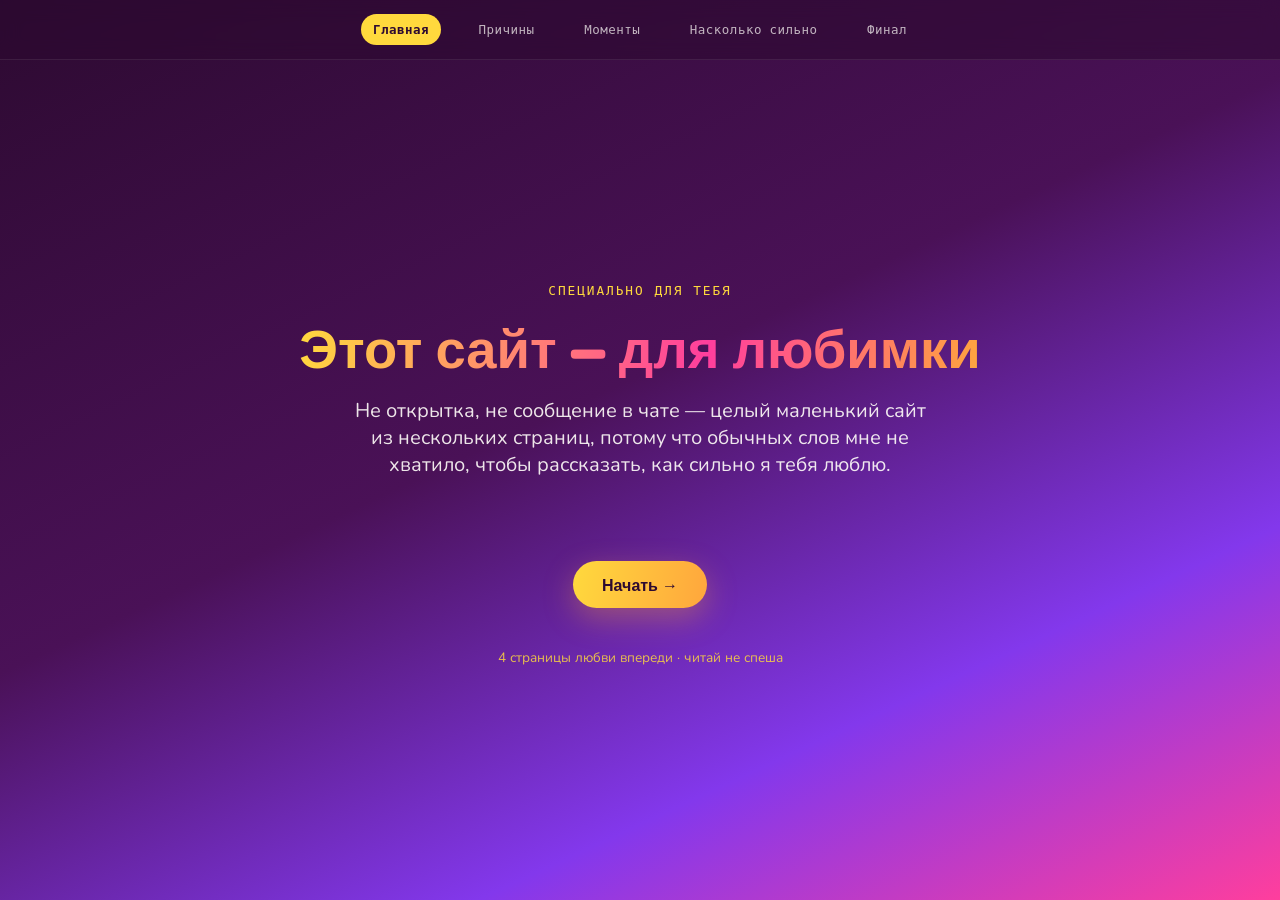
==== love-site/index.html @ 981797bc "Add files via upload" ====
<!DOCTYPE html>
<html lang="ru">
<head>
<meta charset="UTF-8">
<meta name="viewport" content="width=device-width, initial-scale=1.0">
<title>Для тебя 💛</title>
<link rel="stylesheet" href="style.css">
</head>
<body class="page-home">

<div id="confetti-bg"></div>

<nav class="sitenav">
  <a href="index.html">Главная</a>
  <a href="reasons.html">Причины</a>
  <a href="gallery.html">Моменты</a>
  <a href="meter.html">Насколько сильно</a>
  <a href="finale.html">Финал</a>
</nav>

<main>
  <div class="eyebrow">специально для тебя</div>
  <h1 class="page-title gradient-text">Этот сайт — для <span id="her-name-hero"></span></h1>
  <p class="lede">Не открытка, не сообщение в чате — целый маленький сайт из нескольких страниц, потому что обычных слов мне не хватило, чтобы рассказать, как сильно я тебя люблю.</p>
  <a class="next-link" href="reasons.html">Начать →</a>
  <div class="scroll-hint">4 страницы любви впереди · читай не спеша</div>
</main>

<script src="script.js"></script>
</body>
</html>
---- love-site/style.css ----
@import url('https://fonts.googleapis.com/css2?family=Fredoka:wght@500;600;700&family=Nunito:wght@400;600;700;800&family=Space+Mono&display=swap');

:root{
  --pink: #ff3e9d;
  --tangerine: #ffa63d;
  --sunshine: #ffd93d;
  --grape: #8338ec;
  --plum: #2d0a31;
  --white: #fffdf9;
}
*{box-sizing:border-box; margin:0; padding:0;}
html{scroll-behavior:smooth;}
body{
  font-family:'Nunito', sans-serif;
  background: var(--plum);
  color: var(--white);
  overflow-x:hidden;
  min-height:100vh;
}
h1,h2,h3, .display{ font-family:'Fredoka', sans-serif; }
.mono{ font-family:'Space Mono', monospace; }
a{ color:inherit; text-decoration:none; }

#confetti-bg{
  position:fixed; inset:0; pointer-events:none; z-index:0; overflow:hidden;
}
.bit{
  position:absolute; top:-40px; font-size:22px; opacity:.55;
  animation: fall linear infinite;
}
@keyframes fall{ to{ transform: translateY(110vh) rotate(360deg); } }

nav.sitenav{
  position:fixed; top:0; left:0; right:0; z-index:20;
  display:flex; align-items:center; justify-content:center; gap: clamp(.4rem, 2vw, 1.6rem);
  padding: .9rem 1rem;
  background: rgba(45,10,49,.55);
  backdrop-filter: blur(10px);
  border-bottom: 1px solid rgba(255,255,255,.08);
  flex-wrap: wrap;
}
nav.sitenav a{
  font-family:'Space Mono', monospace;
  font-size:.78rem;
  letter-spacing:.04em;
  color: rgba(255,253,249,.7);
  padding: .35rem .75rem;
  border-radius:999px;
  transition: color .15s ease, background .15s ease;
  white-space:nowrap;
}
nav.sitenav a:hover{ color: var(--white); background: rgba(255,255,255,.08); }
nav.sitenav a.active{ color: var(--plum); background: var(--sunshine); font-weight:700; }

main{
  position:relative; z-index:1;
  min-height:100vh;
  display:flex; flex-direction:column; align-items:center; justify-content:center;
  padding: 8rem 6vw 5rem;
  text-align:center;
}

.eyebrow{
  font-family:'Space Mono', monospace;
  letter-spacing:.15em;
  text-transform:uppercase;
  font-size:.8rem;
  color: var(--sunshine);
  margin-bottom:1.2rem;
}

.page-title{
  font-size: clamp(2rem, 6vw, 3.4rem);
  line-height:1.08;
  margin-bottom:1.2rem;
}
.gradient-text{
  background: linear-gradient(100deg, var(--sunshine), var(--pink) 60%, var(--tangerine));
  -webkit-background-clip:text;
  background-clip:text;
  color:transparent;
}
.lede{
  font-size: clamp(1rem, 2.4vw, 1.25rem);
  max-width:36rem;
  opacity:.9;
  margin-bottom: 2.2rem;
}

body.page-home{ background: linear-gradient(155deg, var(--plum) 0%, #4a1157 45%, var(--grape) 75%, var(--pink) 100%); }
body.page-reasons{ background: radial-gradient(circle at 30% 20%, #3a0f45 0%, var(--plum) 60%); }
body.page-gallery{ background: linear-gradient(160deg, var(--plum), #421247); }
body.page-meter{ background: linear-gradient(155deg, #421247, var(--grape) 60%, var(--pink)); }
body.page-finale{ background: linear-gradient(160deg, var(--pink), #ff6ec7 40%, var(--sunshine)); color: var(--plum); }
body.page-finale .eyebrow{ color: var(--plum); opacity:.7; }
body.page-finale nav.sitenav a{ color: rgba(45,10,49,.65); }
body.page-finale nav.sitenav a:hover{ color: var(--plum); background: rgba(45,10,49,.08); }
body.page-finale nav.sitenav a.active{ color: var(--white); background: var(--plum); }
body.page-finale{ background-attachment:fixed; }

body.page-finale nav.sitenav{ background: rgba(45,10,49,.75); }
body.page-finale nav.sitenav a{ color: rgba(255,253,249,.75); }
body.page-finale nav.sitenav a:hover{ color: #fff; background: rgba(255,255,255,.1); }
body.page-finale nav.sitenav a.active{ color: var(--plum); background: var(--sunshine); }

.scroll-hint{
  margin-top:2.5rem;
  font-size:.85rem;
  color: var(--sunshine);
  opacity:.85;
}

.next-link{
  margin-top: 3rem;
  display:inline-flex; align-items:center; gap:.5rem;
  font-family:'Fredoka', sans-serif;
  font-weight:600;
  font-size:1rem;
  color: var(--plum);
  background: linear-gradient(100deg, var(--sunshine), var(--tangerine));
  padding: .85rem 1.8rem;
  border-radius:999px;
  box-shadow: 0 10px 30px rgba(255,166,61,.35);
  transition: transform .15s ease, box-shadow .15s ease;
}
.next-link:hover{ transform: translateY(-3px) scale(1.03); }

#reason-card{
  background: linear-gradient(135deg, rgba(255,255,255,.08), rgba(255,255,255,.02));
  border: 1px solid rgba(255,255,255,.15);
  border-radius: 26px;
  padding: 2.6rem 2.2rem;
  max-width: 34rem;
  width:100%;
  min-height:9rem;
  display:flex; align-items:center; justify-content:center;
  font-size: clamp(1.1rem, 3vw, 1.5rem);
  font-weight:600;
  box-shadow: 0 20px 60px rgba(0,0,0,.35);
}
#reason-card.pop{ animation: pop .45s ease; }
@keyframes pop{
  0%{ transform: scale(.9) rotate(-1.5deg); opacity:0;}
  60%{ transform: scale(1.03) rotate(.5deg); opacity:1;}
  100%{ transform: scale(1) rotate(0deg);}
}
#reason-btn{
  margin-top:2.2rem;
  border:none; cursor:pointer;
  font-family:'Fredoka', sans-serif;
  font-weight:600;
  font-size:1.05rem;
  color: var(--plum);
  background: linear-gradient(100deg, var(--sunshine), var(--tangerine));
  padding: .95rem 2.2rem;
  border-radius: 999px;
  box-shadow: 0 10px 30px rgba(255,166,61,.35);
  transition: transform .15s ease, box-shadow .15s ease;
}
#reason-btn:hover{ transform: translateY(-3px) scale(1.03); }
#reason-btn:active{ transform: translateY(0) scale(.98); }
#reason-count{
  margin-top:1rem;
  font-size:.8rem;
  letter-spacing:.05em;
  color: var(--sunshine);
  opacity:.8;
}

.grid{
  display:grid;
  grid-template-columns: repeat(2, minmax(140px, 1fr));
  gap: 1.1rem;
  max-width: 40rem;
  width:100%;
}
.photo-slot{
  aspect-ratio: 1 / 1;
  border-radius: 22px;
  background-size: cover;
  background-position:center;
  background-color: rgba(255,255,255,.06);
  border: 2px dashed rgba(255,255,255,.25);
  display:flex; align-items:center; justify-content:center;
  font-size:.85rem;
  color: rgba(255,255,255,.55);
  padding: 1rem;
  transform: rotate(var(--r, 0deg));
}
.photo-slot:nth-child(1){ --r: -2deg; }
.photo-slot:nth-child(2){ --r: 1.5deg; }
.photo-slot:nth-child(3){ --r: 1deg; }
.photo-slot:nth-child(4){ --r: -1.5deg; }

#meter-wrap{ width:100%; max-width: 26rem; }
#meter-track{
  position:relative; height: 26px; border-radius:999px;
  background: rgba(255,255,255,.15);
  overflow:hidden; border:1px solid rgba(255,255,255,.3);
}
#meter-fill{
  height:100%; width:6%; border-radius:999px;
  background: linear-gradient(90deg, var(--sunshine), var(--tangerine), var(--pink));
  transition: width .12s ease;
}
#meter-range{ width:100%; margin-top:1.4rem; accent-color: var(--sunshine); }
#meter-label{ margin-top:1.1rem; font-size:1.05rem; font-weight:700; min-height: 1.6em; }

#heart-btn{
  border:none; cursor:pointer;
  background: var(--plum);
  color: var(--sunshine);
  font-family:'Fredoka', sans-serif;
  font-weight:600;
  font-size:1.1rem;
  padding: 1.1rem 2.6rem;
  border-radius:999px;
  box-shadow: 0 14px 34px rgba(0,0,0,.25);
  transition: transform .15s ease;
}
#heart-btn:hover{ transform: scale(1.05) rotate(-1deg); }
#signature{ margin-top:2.6rem; font-size:.85rem; opacity:.75; }

@media (prefers-reduced-motion: reduce){
  .bit{ animation: none; display:none; }
}
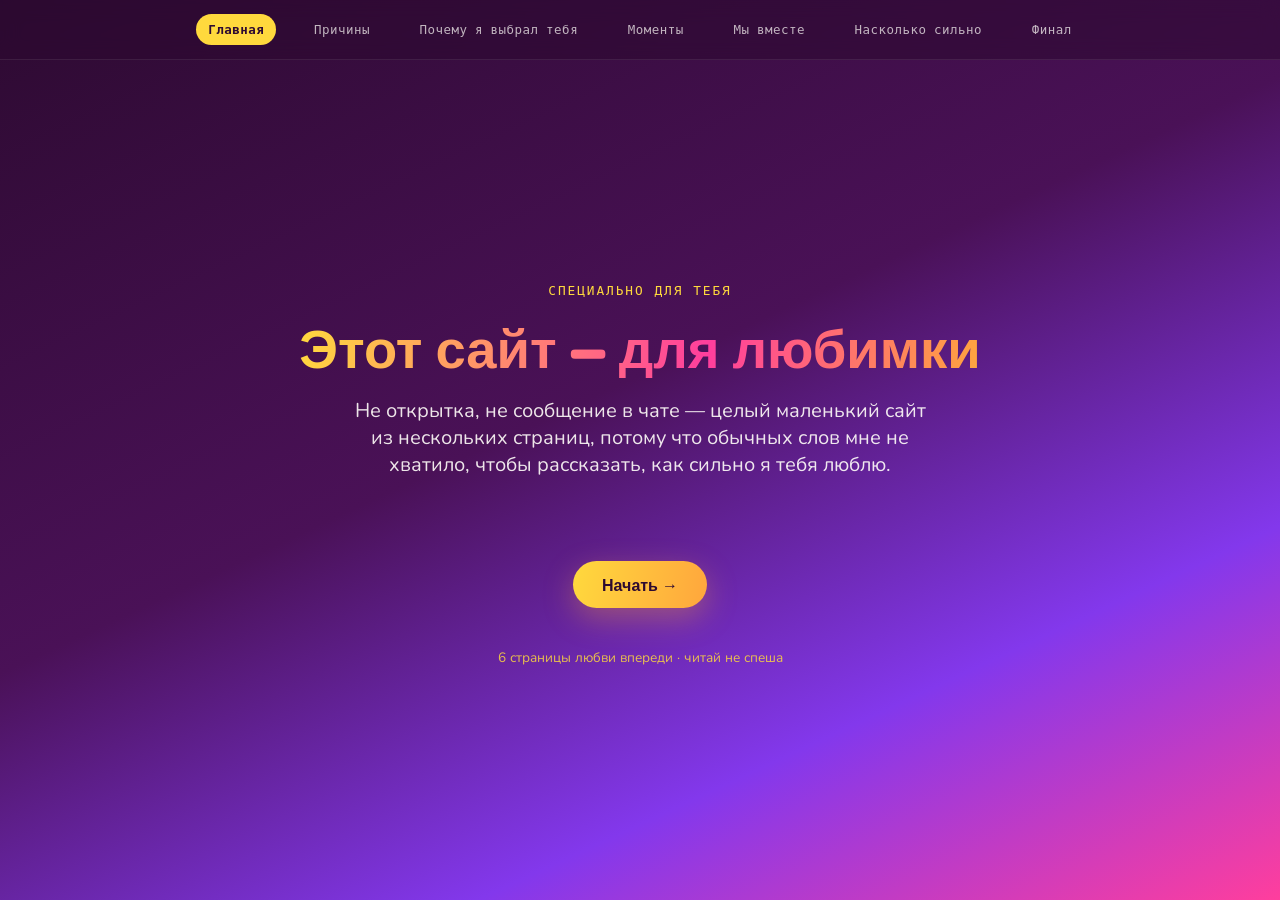
==== commit 3c154a09: "Update navigation links and page hint count" ====
--- a/love-site/index.html
+++ b/love-site/index.html
@@ -13,7 +13,9 @@
 <nav class="sitenav">
   <a href="index.html">Главная</a>
   <a href="reasons.html">Причины</a>
+  <a href="chosen.html">Почему я выбрал тебя</a>
   <a href="gallery.html">Моменты</a>
+  <a href="together.html">Мы вместе</a>
   <a href="meter.html">Насколько сильно</a>
   <a href="finale.html">Финал</a>
 </nav>
@@ -23,7 +25,7 @@
   <h1 class="page-title gradient-text">Этот сайт — для <span id="her-name-hero"></span></h1>
   <p class="lede">Не открытка, не сообщение в чате — целый маленький сайт из нескольких страниц, потому что обычных слов мне не хватило, чтобы рассказать, как сильно я тебя люблю.</p>
   <a class="next-link" href="reasons.html">Начать →</a>
-  <div class="scroll-hint">4 страницы любви впереди · читай не спеша</div>
+  <div class="scroll-hint">6 страницы любви впереди · читай не спеша</div>
 </main>
 
 <script src="script.js"></script>
